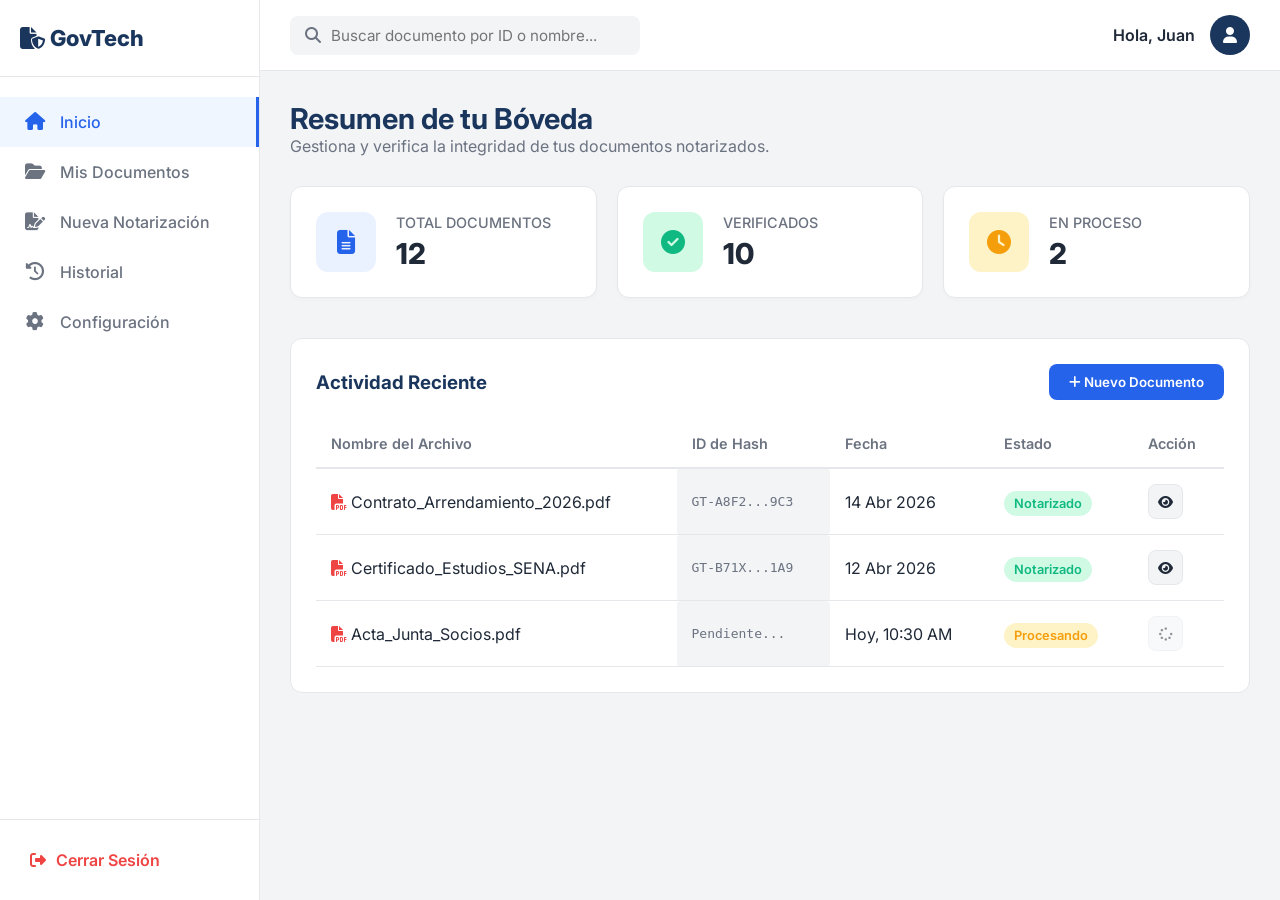
==== dashboard.html @ c023042d "Subida inicial del proyecto GovTech" ====
<!DOCTYPE html>
<html lang="es">
<head>
    <meta charset="UTF-8">
    <meta name="viewport" content="width=device-width, initial-scale=1.0">
    <title>Panel de Usuario - GovTech</title>
    <link rel="preconnect" href="https://fonts.googleapis.com">
    <link rel="preconnect" href="https://fonts.gstatic.com" crossorigin>
    <link href="https://fonts.googleapis.com/css2?family=Inter:wght@400;500;600;800&display=swap" rel="stylesheet">
    <link rel="stylesheet" href="https://cdnjs.cloudflare.com/ajax/libs/font-awesome/6.4.0/css/all.min.css">
    <link rel="stylesheet" href="dashboard.css">
</head>
<body>

    <div class="dashboard-layout">
        <aside class="sidebar">
            <div class="sidebar-header">
                <i class="fa-solid fa-file-shield"></i> GovTech
            </div>
            <ul class="sidebar-menu">
                <li class="active"><a href="#"><i class="fa-solid fa-house"></i> Inicio</a></li>
                <li><a href="#"><i class="fa-solid fa-folder-open"></i> Mis Documentos</a></li>
                <li><a href="#"><i class="fa-solid fa-file-signature"></i> Nueva Notarización</a></li>
                <li><a href="#"><i class="fa-solid fa-clock-rotate-left"></i> Historial</a></li>
                <li><a href="#"><i class="fa-solid fa-gear"></i> Configuración</a></li>
            </ul>
            <div class="sidebar-footer">
                <a href="index.html" class="logout-btn"><i class="fa-solid fa-right-from-bracket"></i> Cerrar Sesión</a>
            </div>
        </aside>

        <main class="main-content">
            <header class="topbar">
                <div class="search-bar">
                    <i class="fa-solid fa-magnifying-glass"></i>
                    <input type="text" placeholder="Buscar documento por ID o nombre...">
                </div>
                <div class="user-profile">
                    <span class="user-name">Hola, Juan</span>
                    <div class="avatar"><i class="fa-solid fa-user"></i></div>
                </div>
            </header>

            <div class="workspace">
                <div class="welcome-banner">
                    <h2>Resumen de tu Bóveda</h2>
                    <p>Gestiona y verifica la integridad de tus documentos notarizados.</p>
                </div>

                <div class="stats-grid">
                    <div class="stat-card">
                        <div class="stat-icon" style="background: #EBF2FF; color: var(--accent-color);">
                            <i class="fa-solid fa-file-lines"></i>
                        </div>
                        <div class="stat-details">
                            <h3>Total Documentos</h3>
                            <p class="stat-number">12</p>
                        </div>
                    </div>
                    <div class="stat-card">
                        <div class="stat-icon" style="background: #D1FAE5; color: #10B981;">
                            <i class="fa-solid fa-circle-check"></i>
                        </div>
                        <div class="stat-details">
                            <h3>Verificados</h3>
                            <p class="stat-number">10</p>
                        </div>
                    </div>
                    <div class="stat-card">
                        <div class="stat-icon" style="background: #FEF3C7; color: #F59E0B;">
                            <i class="fa-solid fa-clock"></i>
                        </div>
                        <div class="stat-details">
                            <h3>En Proceso</h3>
                            <p class="stat-number">2</p>
                        </div>
                    </div>
                </div>

                <div class="recent-docs-section">
                    <div class="section-header">
                        <h3>Actividad Reciente</h3>
                        <button class="btn-primary" id="btnNewDoc"><i class="fa-solid fa-plus"></i> Nuevo Documento</button>
                    </div>
                    
                    <div class="table-container">
                        <table class="docs-table">
                            <thead>
                                <tr>
                                    <th>Nombre del Archivo</th>
                                    <th>ID de Hash</th>
                                    <th>Fecha</th>
                                    <th>Estado</th>
                                    <th>Acción</th>
                                </tr>
                            </thead>
                            <tbody>
                                <tr>
                                    <td><i class="fa-solid fa-file-pdf" style="color: #EF4444;"></i> Contrato_Arrendamiento_2026.pdf</td>
                                    <td class="hash-id">GT-A8F2...9C3</td>
                                    <td>14 Abr 2026</td>
                                    <td><span class="badge badge-success">Notarizado</span></td>
                                    <td><button class="btn-action"><i class="fa-solid fa-eye"></i></button></td>
                                </tr>
                                <tr>
                                    <td><i class="fa-solid fa-file-pdf" style="color: #EF4444;"></i> Certificado_Estudios_SENA.pdf</td>
                                    <td class="hash-id">GT-B71X...1A9</td>
                                    <td>12 Abr 2026</td>
                                    <td><span class="badge badge-success">Notarizado</span></td>
                                    <td><button class="btn-action"><i class="fa-solid fa-eye"></i></button></td>
                                </tr>
                                <tr>
                                    <td><i class="fa-solid fa-file-pdf" style="color: #EF4444;"></i> Acta_Junta_Socios.pdf</td>
                                    <td class="hash-id">Pendiente...</td>
                                    <td>Hoy, 10:30 AM</td>
                                    <td><span class="badge badge-warning">Procesando</span></td>
                                    <td><button class="btn-action disabled"><i class="fa-solid fa-spinner fa-spin"></i></button></td>
                                </tr>
                            </tbody>
                        </table>
                    </div>
                </div>
            </div>
        </main>
    </div>

    <script src="dashboard.js"></script>
</body>
</html>
---- dashboard.css ----
/* Variables (Misma paleta corporativa de GovTech) */
:root {
    --primary-color: #1A365D;
    --accent-color: #2563EB;
    --bg-main: #F3F4F6;
    --bg-white: #FFFFFF;
    --text-main: #1F2937;
    --text-muted: #6B7280;
    --border-color: #E5E7EB;
    --success: #10B981;
    --warning: #F59E0B;
}

* { margin: 0; padding: 0; box-sizing: border-box; font-family: 'Inter', sans-serif; }

body { background-color: var(--bg-main); color: var(--text-main); }

/* Layout Principal con CSS Grid */
.dashboard-layout {
    display: flex;
    min-height: 100vh;
}

/* ================== BARRA LATERAL (SIDEBAR) ================== */
.sidebar {
    width: 260px;
    background: var(--bg-white);
    border-right: 1px solid var(--border-color);
    display: flex;
    flex-direction: column;
    position: fixed;
    height: 100vh;
    z-index: 100;
}

.sidebar-header {
    padding: 25px 20px;
    font-size: 22px;
    font-weight: 800;
    color: var(--primary-color);
    border-bottom: 1px solid var(--border-color);
}

.sidebar-menu {
    list-style: none;
    padding: 20px 0;
    flex: 1; /* Empuja el footer hacia abajo */
}

.sidebar-menu li a {
    display: flex;
    align-items: center;
    gap: 15px;
    padding: 15px 25px;
    color: var(--text-muted);
    text-decoration: none;
    font-weight: 500;
    transition: 0.2s;
}

.sidebar-menu li a:hover, .sidebar-menu li.active a {
    background: #EFF6FF;
    color: var(--accent-color);
    border-right: 3px solid var(--accent-color);
}

.sidebar-menu li a i { font-size: 18px; width: 20px; text-align: center; }

.sidebar-footer { padding: 20px; border-top: 1px solid var(--border-color); }

.logout-btn {
    display: flex;
    align-items: center;
    gap: 10px;
    color: #EF4444;
    text-decoration: none;
    font-weight: 600;
    padding: 10px;
    border-radius: 8px;
    transition: 0.2s;
}
.logout-btn:hover { background: #FEF2F2; }

/* ================== CONTENIDO PRINCIPAL ================== */
.main-content {
    flex: 1;
    margin-left: 260px; /* Deja espacio para el sidebar fijo */
    display: flex;
    flex-direction: column;
}

/* Topbar */
.topbar {
    background: var(--bg-white);
    padding: 15px 30px;
    display: flex;
    justify-content: space-between;
    align-items: center;
    border-bottom: 1px solid var(--border-color);
    position: sticky;
    top: 0;
    z-index: 90;
}

.search-bar {
    display: flex;
    align-items: center;
    background: var(--bg-main);
    padding: 10px 15px;
    border-radius: 8px;
    width: 350px;
}
.search-bar i { color: var(--text-muted); margin-right: 10px; }
.search-bar input { border: none; background: transparent; outline: none; width: 100%; font-size: 0.95rem; }

.user-profile { display: flex; align-items: center; gap: 15px; }
.user-name { font-weight: 600; color: var(--text-main); }
.avatar { width: 40px; height: 40px; background: var(--primary-color); color: white; border-radius: 50%; display: flex; align-items: center; justify-content: center; }

/* Workspace (Área de trabajo real) */
.workspace { padding: 30px; }

.welcome-banner { margin-bottom: 30px; }
.welcome-banner h2 { color: var(--primary-color); font-size: 1.8rem; }
.welcome-banner p { color: var(--text-muted); }

/* Tarjetas Estadísticas */
.stats-grid { display: grid; grid-template-columns: repeat(3, 1fr); gap: 20px; margin-bottom: 40px; }
.stat-card { background: var(--bg-white); padding: 25px; border-radius: 12px; border: 1px solid var(--border-color); display: flex; align-items: center; gap: 20px; box-shadow: 0 2px 4px rgba(0,0,0,0.02); }
.stat-icon { width: 60px; height: 60px; border-radius: 12px; display: flex; align-items: center; justify-content: center; font-size: 24px; }
.stat-details h3 { font-size: 0.9rem; color: var(--text-muted); font-weight: 500; text-transform: uppercase; }
.stat-number { font-size: 1.8rem; font-weight: 800; color: var(--text-main); margin-top: 5px; }

/* Tabla de Documentos */
.recent-docs-section { background: var(--bg-white); border-radius: 12px; border: 1px solid var(--border-color); padding: 25px; }
.section-header { display: flex; justify-content: space-between; align-items: center; margin-bottom: 20px; }
.section-header h3 { color: var(--primary-color); }
.btn-primary { background: var(--accent-color); color: white; border: none; padding: 10px 20px; border-radius: 8px; font-weight: 600; cursor: pointer; transition: 0.2s; }
.btn-primary:hover { background: var(--primary-color); }

.table-container { overflow-x: auto; }
.docs-table { width: 100%; border-collapse: collapse; text-align: left; }
.docs-table th { padding: 15px; border-bottom: 2px solid var(--border-color); color: var(--text-muted); font-weight: 600; font-size: 0.9rem; }
.docs-table td { padding: 15px; border-bottom: 1px solid var(--border-color); vertical-align: middle; }
.hash-id { font-family: monospace; color: var(--text-muted); background: var(--bg-main); padding: 4px 8px; border-radius: 4px; }

.badge { padding: 5px 10px; border-radius: 20px; font-size: 0.8rem; font-weight: 600; }
.badge-success { background: #D1FAE5; color: var(--success); }
.badge-warning { background: #FEF3C7; color: var(--warning); }

.btn-action { background: var(--bg-main); border: 1px solid var(--border-color); color: var(--text-main); width: 35px; height: 35px; border-radius: 8px; cursor: pointer; transition: 0.2s; }
.btn-action:hover { background: var(--accent-color); color: white; border-color: var(--accent-color); }
.btn-action.disabled { opacity: 0.5; cursor: not-allowed; }
/* =========================================
   DISEÑO RESPONSIVE (MÓVILES Y TABLETS) - DASHBOARD
   ========================================= */
@media (max-width: 992px) {
    /* El Layout pasa de fila a columna */
    .dashboard-layout { flex-direction: column; }

    /* La barra lateral se ajusta arriba y no es fija */
    .sidebar { width: 100%; height: auto; position: relative; border-right: none; border-bottom: 1px solid var(--border-color); }
    .sidebar-menu { display: flex; overflow-x: auto; padding: 10px; white-space: nowrap; }
    .sidebar-menu li a { padding: 10px 15px; }
    .sidebar-footer { display: none; } /* Ocultamos el botón de salir para ahorrar espacio (se puede poner en el perfil) */

    /* El contenido principal ya no necesita margen izquierdo */
    .main-content { margin-left: 0; }

    /* Topbar y Buscador */
    .topbar { flex-direction: column-reverse; gap: 15px; align-items: flex-start; padding: 15px 20px; }
    .search-bar { width: 100%; }

    /* Tarjetas de estadísticas a 1 sola columna */
    .stats-grid { grid-template-columns: 1fr; gap: 15px; }

    /* Tabla con scroll horizontal en móviles */
    .workspace { padding: 20px; }
    .section-header { flex-direction: column; gap: 15px; align-items: flex-start; }
    .btn-primary { width: 100%; text-align: center; }
}
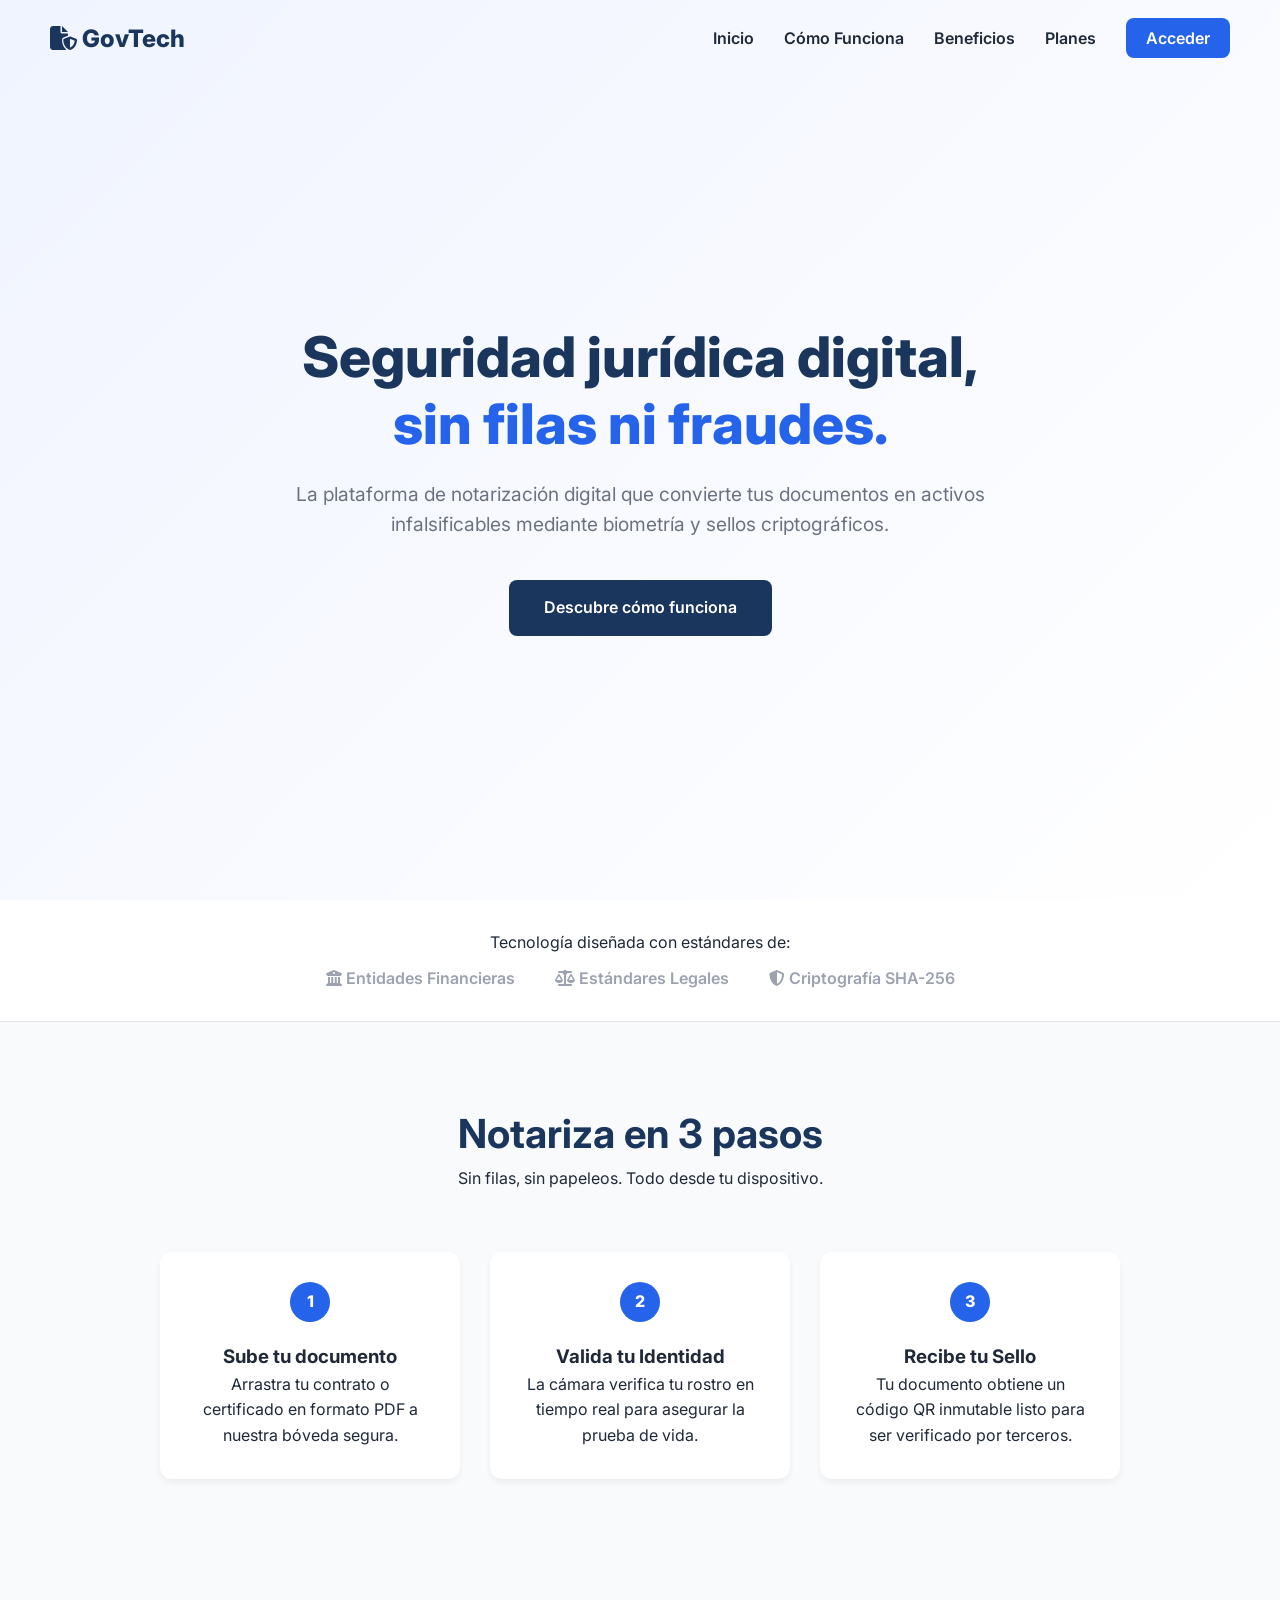
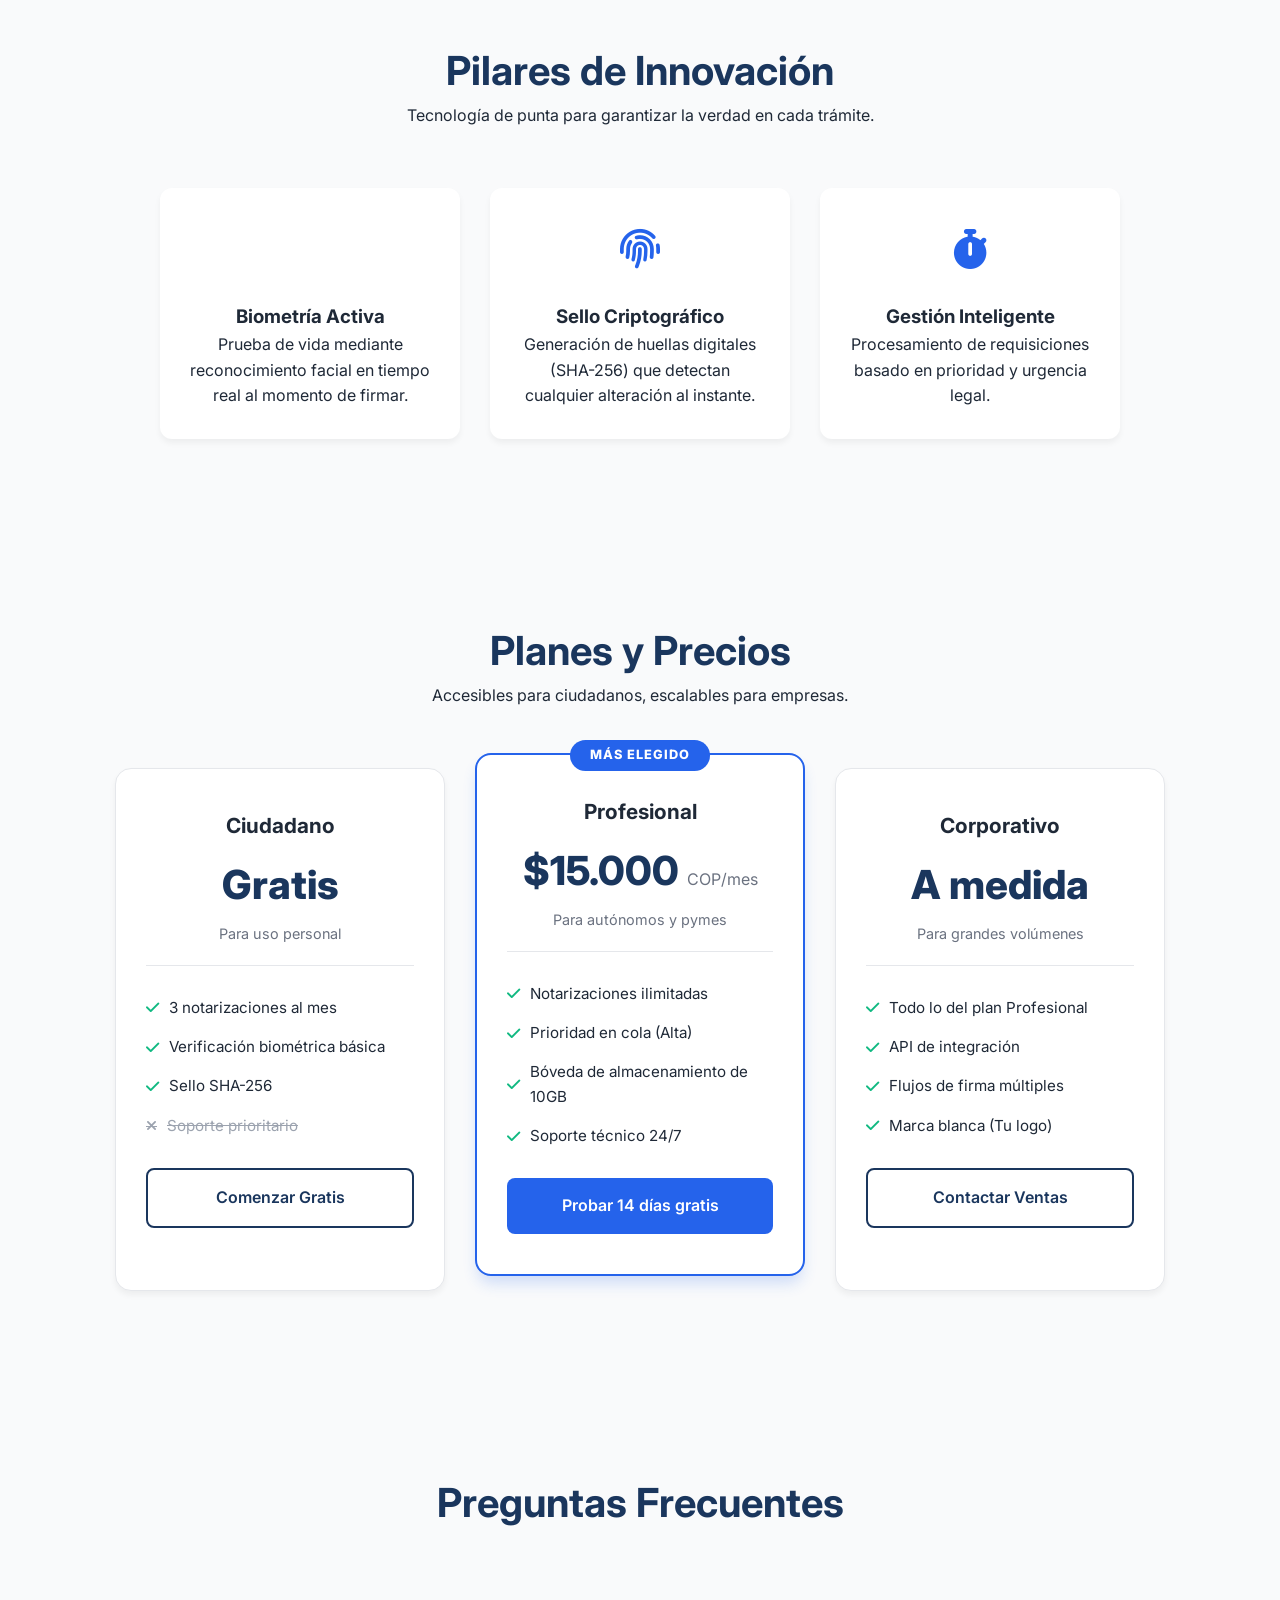
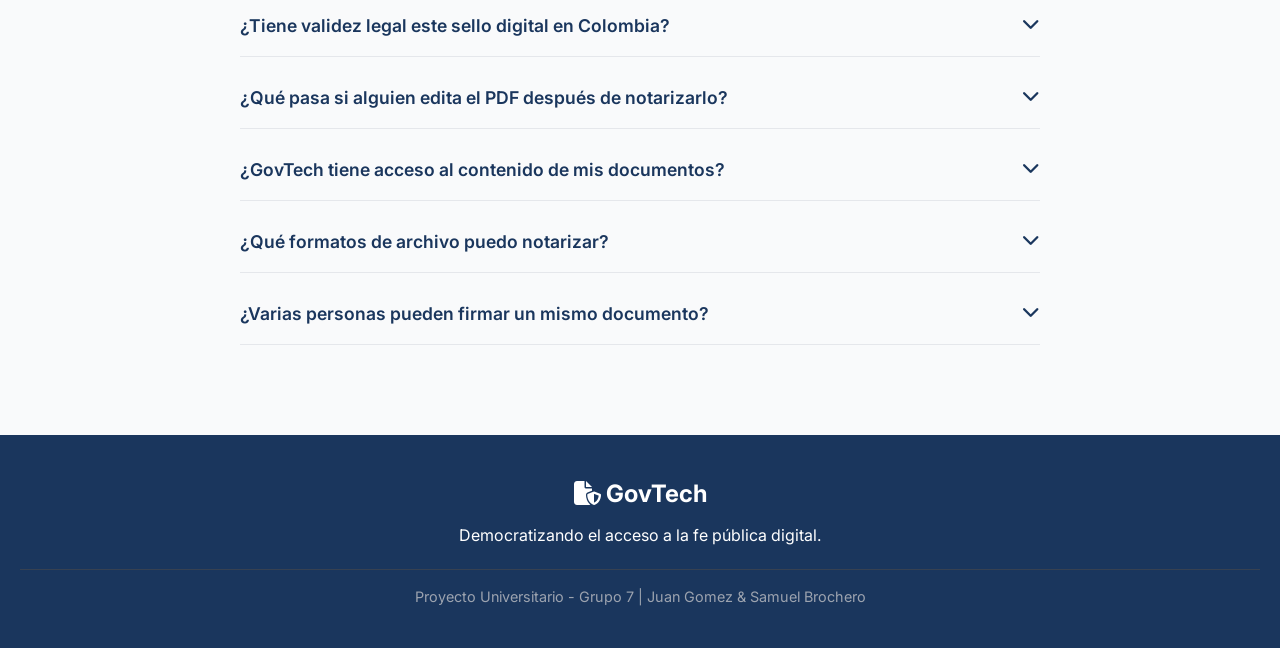
==== commit 3c90c06b: "a" ====
--- a/dashboard.html
+++ b/dashboard.html
@@ -18,14 +18,13 @@
                 <i class="fa-solid fa-file-shield"></i> GovTech
             </div>
             <ul class="sidebar-menu">
-                <li class="active"><a href="#"><i class="fa-solid fa-house"></i> Inicio</a></li>
-                <li><a href="#"><i class="fa-solid fa-folder-open"></i> Mis Documentos</a></li>
-                <li><a href="#"><i class="fa-solid fa-file-signature"></i> Nueva Notarización</a></li>
-                <li><a href="#"><i class="fa-solid fa-clock-rotate-left"></i> Historial</a></li>
-                <li><a href="#"><i class="fa-solid fa-gear"></i> Configuración</a></li>
+                <li class="active" data-target="view-inicio"><a href="#"><i class="fa-solid fa-house"></i> Inicio</a></li>
+                <li data-target="view-documentos"><a href="#"><i class="fa-solid fa-folder-open"></i> Mis Documentos</a></li>
+                <li data-target="view-nueva"><a href="#"><i class="fa-solid fa-file-signature"></i> Nueva Notarización</a></li>
+                <li data-target="view-validador"><a href="#"><i class="fa-solid fa-microscope"></i> Validar Documento</a></li>
             </ul>
             <div class="sidebar-footer">
-                <a href="index.html" class="logout-btn"><i class="fa-solid fa-right-from-bracket"></i> Cerrar Sesión</a>
+                <a href="#" id="btnLogout" class="logout-btn"><i class="fa-solid fa-right-from-bracket"></i> Cerrar Sesión</a>
             </div>
         </aside>
 
@@ -33,95 +32,198 @@
             <header class="topbar">
                 <div class="search-bar">
                     <i class="fa-solid fa-magnifying-glass"></i>
-                    <input type="text" placeholder="Buscar documento por ID o nombre...">
+                    <input type="text" id="searchInput" placeholder="Buscar por nombre o Hash...">
                 </div>
                 <div class="user-profile">
-                    <span class="user-name">Hola, Juan</span>
+                    <span class="user-name" id="userNameDisplay">Hola, Usuario</span>
                     <div class="avatar"><i class="fa-solid fa-user"></i></div>
                 </div>
             </header>
 
             <div class="workspace">
-                <div class="welcome-banner">
-                    <h2>Resumen de tu Bóveda</h2>
-                    <p>Gestiona y verifica la integridad de tus documentos notarizados.</p>
-                </div>
-
-                <div class="stats-grid">
-                    <div class="stat-card">
-                        <div class="stat-icon" style="background: #EBF2FF; color: var(--accent-color);">
-                            <i class="fa-solid fa-file-lines"></i>
-                        </div>
-                        <div class="stat-details">
-                            <h3>Total Documentos</h3>
-                            <p class="stat-number">12</p>
-                        </div>
-                    </div>
-                    <div class="stat-card">
-                        <div class="stat-icon" style="background: #D1FAE5; color: #10B981;">
-                            <i class="fa-solid fa-circle-check"></i>
-                        </div>
-                        <div class="stat-details">
-                            <h3>Verificados</h3>
-                            <p class="stat-number">10</p>
-                        </div>
-                    </div>
-                    <div class="stat-card">
-                        <div class="stat-icon" style="background: #FEF3C7; color: #F59E0B;">
-                            <i class="fa-solid fa-clock"></i>
-                        </div>
-                        <div class="stat-details">
-                            <h3>En Proceso</h3>
-                            <p class="stat-number">2</p>
-                        </div>
-                    </div>
-                </div>
-
-                <div class="recent-docs-section">
-                    <div class="section-header">
-                        <h3>Actividad Reciente</h3>
-                        <button class="btn-primary" id="btnNewDoc"><i class="fa-solid fa-plus"></i> Nuevo Documento</button>
+                
+                <div id="view-inicio" class="view-section active">
+                    <div class="welcome-banner">
+                        <h2>Resumen de tu Bóveda</h2>
+                        <p>Gestiona y verifica la integridad de tus documentos notarizados.</p>
+                    </div>
+
+                    <div class="stats-grid">
+                        <div class="stat-card">
+                            <div class="stat-icon" style="background: #EBF2FF; color: var(--accent-color);"><i class="fa-solid fa-file-lines"></i></div>
+                            <div class="stat-details">
+                                <h3>Total Documentos</h3>
+                                <p class="stat-number" id="statTotal">0</p>
+                            </div>
+                        </div>
+                        <div class="stat-card">
+                            <div class="stat-icon" style="background: #D1FAE5; color: #10B981;"><i class="fa-solid fa-circle-check"></i></div>
+                            <div class="stat-details">
+                                <h3>Notarizados</h3>
+                                <p class="stat-number" id="statVerified">0</p>
+                            </div>
+                        </div>
+                        <div class="stat-card">
+                            <div class="stat-icon" style="background: #FEF3C7; color: #F59E0B;"><i class="fa-solid fa-clock"></i></div>
+                            <div class="stat-details">
+                                <h3>En Proceso</h3>
+                                <p class="stat-number" id="statPending">0</p>
+                            </div>
+                        </div>
+                    </div>
+
+                    <div class="recent-docs-section">
+                        <div class="section-header">
+                            <h3>Actividad Reciente</h3>
+                            <button class="btn-primary" id="btnGoToNew"><i class="fa-solid fa-plus"></i> Nuevo Documento</button>
+                        </div>
+                        <div class="table-container">
+                            <table class="docs-table">
+                                <thead>
+                                    <tr>
+                                        <th>Nombre del Archivo</th>
+                                        <th>ID de Hash</th>
+                                        <th>Fecha</th>
+                                        <th>Estado</th>
+                                        <th>Acción</th>
+                                    </tr>
+                                </thead>
+                                <tbody id="docsTableBody">
+                                    </tbody>
+                            </table>
+                        </div>
+                    </div>
+                </div>
+
+                <div id="view-documentos" class="view-section">
+                    <div class="welcome-banner">
+                        <h2>Todos tus Documentos</h2>
+                        <p>Historial completo de tu bóveda criptográfica.</p>
+                    </div>
+                    <div class="recent-docs-section">
+                        <div class="table-container">
+                            <table class="docs-table">
+                                <thead>
+                                    <tr>
+                                        <th>Nombre del Archivo</th>
+                                        <th>ID de Hash</th>
+                                        <th>Fecha</th>
+                                        <th>Estado</th>
+                                        <th>Acción</th>
+                                    </tr>
+                                </thead>
+                                <tbody id="fullDocsTableBody">
+                                    </tbody>
+                            </table>
+                        </div>
+                    </div>
+                </div>
+
+                <div id="view-nueva" class="view-section">
+                    <div class="welcome-banner">
+                        <h2>Nueva Notarización</h2>
+                        <p>Protege un nuevo documento con tecnología Blockchain simulada.</p>
                     </div>
                     
-                    <div class="table-container">
-                        <table class="docs-table">
-                            <thead>
-                                <tr>
-                                    <th>Nombre del Archivo</th>
-                                    <th>ID de Hash</th>
-                                    <th>Fecha</th>
-                                    <th>Estado</th>
-                                    <th>Acción</th>
-                                </tr>
-                            </thead>
-                            <tbody>
-                                <tr>
-                                    <td><i class="fa-solid fa-file-pdf" style="color: #EF4444;"></i> Contrato_Arrendamiento_2026.pdf</td>
-                                    <td class="hash-id">GT-A8F2...9C3</td>
-                                    <td>14 Abr 2026</td>
-                                    <td><span class="badge badge-success">Notarizado</span></td>
-                                    <td><button class="btn-action"><i class="fa-solid fa-eye"></i></button></td>
-                                </tr>
-                                <tr>
-                                    <td><i class="fa-solid fa-file-pdf" style="color: #EF4444;"></i> Certificado_Estudios_SENA.pdf</td>
-                                    <td class="hash-id">GT-B71X...1A9</td>
-                                    <td>12 Abr 2026</td>
-                                    <td><span class="badge badge-success">Notarizado</span></td>
-                                    <td><button class="btn-action"><i class="fa-solid fa-eye"></i></button></td>
-                                </tr>
-                                <tr>
-                                    <td><i class="fa-solid fa-file-pdf" style="color: #EF4444;"></i> Acta_Junta_Socios.pdf</td>
-                                    <td class="hash-id">Pendiente...</td>
-                                    <td>Hoy, 10:30 AM</td>
-                                    <td><span class="badge badge-warning">Procesando</span></td>
-                                    <td><button class="btn-action disabled"><i class="fa-solid fa-spinner fa-spin"></i></button></td>
-                                </tr>
-                            </tbody>
-                        </table>
-                    </div>
-                </div>
+                    <div class="recent-docs-section" style="max-width: 600px; margin: 0 auto;">
+                        <form id="newDocForm">
+                            <div class="drop-zone" id="dashDropZone" style="margin-bottom: 20px;">
+                                <i class="fa-solid fa-cloud-arrow-up"></i>
+                                <p id="dashDropText">Arrastra tu PDF aquí o <span>haz clic para buscar</span></p>
+                                <input type="file" id="dashFileInput" hidden accept=".pdf" required>
+                            </div>
+                            
+                            <button type="submit" class="btn-primary" style="width: 100%;" id="btnSubmitDoc" disabled>
+                                Generar Sello Criptográfico <i class="fa-solid fa-lock"></i>
+                            </button>
+                            
+                            <div class="progress-bar-container" id="uploadProgressContainer" style="display: none; margin-top: 15px;">
+                                <div class="progress-fill" id="uploadProgress"></div>
+                            </div>
+                            <p id="uploadStatus" style="text-align: center; margin-top: 10px; font-size: 0.9rem; color: var(--text-muted);"></p>
+                        </form>
+                    </div>
+                </div>
+                <div id="view-validador" class="view-section">
+                    <div class="welcome-banner">
+                        <h2>Auditoría y Validación</h2>
+                        <p>Comprueba matemáticamente si un documento es auténtico o si ha sido alterado.</p>
+                    </div>
+                    
+                    <div class="recent-docs-section" style="max-width: 600px; margin: 0 auto;">
+                        <div class="drop-zone" id="valDropZone" style="margin-bottom: 20px;">
+                            <i class="fa-solid fa-file-shield"></i>
+                            <p id="valDropText">Arrastra el documento a auditar o <span>haz clic para buscar</span></p>
+                            <input type="file" id="valFileInput" hidden accept=".pdf">
+                        </div>
+                        
+                        <button class="btn-primary" style="width: 100%;" id="btnValidateDoc" disabled>
+                            Auditar Integridad (SHA-256) <i class="fa-solid fa-magnifying-glass"></i>
+                        </button>
+                        
+                        <div class="progress-bar-container" id="valProgressContainer" style="display: none; margin-top: 15px;">
+                            <div class="progress-fill" id="valProgress"></div>
+                        </div>
+                        <p id="valStatus" style="text-align: center; margin-top: 10px; font-size: 0.9rem; color: var(--text-muted);"></p>
+
+                        <div id="valResultArea" style="display: none;"></div>
+                    </div>
+                </div>
+
             </div>
         </main>
+    </div>
+    <div id="certModal" class="modal-overlay">
+        <div class="modal-content modal-large">
+            <button class="close-btn" id="closeCert"><i class="fa-solid fa-xmark"></i></button>
+            
+            <div class="certificate-wrapper">
+                <div class="cert-header-official">
+                    <i class="fa-solid fa-file-shield cert-logo"></i>
+                    <h2>Certificado de Notarización Digital</h2>
+                    <p>Emitido por la Red Criptográfica GovTech</p>
+                </div>
+                
+                <div class="cert-body">
+                    <div class="cert-row">
+                        <span class="cert-label">ID de Transacción:</span> 
+                        <span class="cert-value" id="modalCertId">...</span>
+                    </div>
+                    <div class="cert-row">
+                        <span class="cert-label">Fecha de Sello:</span> 
+                        <span class="cert-value" id="modalCertDate">...</span>
+                    </div>
+                    <div class="cert-row">
+                        <span class="cert-label">Titular de la Bóveda:</span> 
+                        <span class="cert-value" id="modalCertUser">...</span>
+                    </div>
+                    <div class="cert-row">
+                        <span class="cert-label">Archivo Original:</span> 
+                        <span class="cert-value" id="modalCertFile" style="font-weight: 600; color: var(--primary-color);">...</span>
+                    </div>
+                    <div class="cert-row hash-row">
+                        <span class="cert-label">Hash SHA-256 (Huella Digital):</span> 
+                        <span class="cert-value hash-box" id="modalCertHash">...</span>
+                    </div>
+                </div>
+                
+                <div class="cert-footer-official">
+                    <div class="qr-box">
+                        <i class="fa-solid fa-qrcode"></i>
+                        <small>Escanear para verificar</small>
+                    </div>
+                    <div class="cert-signature">
+                        <p class="status-verified"><i class="fa-solid fa-circle-check"></i> Válido e Inmutable</p>
+                        <div class="signature-line"></div>
+                        <p>Sistema Automatizado GovTech</p>
+                    </div>
+                </div>
+            </div>
+            
+            <button class="btn-primary" id="btnDownloadCert" style="width: 100%; margin-top: 25px;">
+                <i class="fa-solid fa-download"></i> Descargar PDF Oficial
+            </button>
+        </div>
     </div>
 
     <script src="dashboard.js"></script>
--- a/dashboard.css
+++ b/dashboard.css
@@ -1,4 +1,4 @@
-/* Variables (Misma paleta corporativa de GovTech) */
+/* Variables */
 :root {
     --primary-color: #1A365D;
     --accent-color: #2563EB;
@@ -12,131 +12,55 @@
 }
 
 * { margin: 0; padding: 0; box-sizing: border-box; font-family: 'Inter', sans-serif; }
+body { background-color: var(--bg-main); color: var(--text-main); }
+.dashboard-layout { display: flex; min-height: 100vh; }
 
-body { background-color: var(--bg-main); color: var(--text-main); }
-
-/* Layout Principal con CSS Grid */
-.dashboard-layout {
-    display: flex;
-    min-height: 100vh;
-}
-
-/* ================== BARRA LATERAL (SIDEBAR) ================== */
-.sidebar {
-    width: 260px;
-    background: var(--bg-white);
-    border-right: 1px solid var(--border-color);
-    display: flex;
-    flex-direction: column;
-    position: fixed;
-    height: 100vh;
-    z-index: 100;
-}
-
-.sidebar-header {
-    padding: 25px 20px;
-    font-size: 22px;
-    font-weight: 800;
-    color: var(--primary-color);
-    border-bottom: 1px solid var(--border-color);
-}
-
-.sidebar-menu {
-    list-style: none;
-    padding: 20px 0;
-    flex: 1; /* Empuja el footer hacia abajo */
-}
-
-.sidebar-menu li a {
-    display: flex;
-    align-items: center;
-    gap: 15px;
-    padding: 15px 25px;
-    color: var(--text-muted);
-    text-decoration: none;
-    font-weight: 500;
-    transition: 0.2s;
-}
-
-.sidebar-menu li a:hover, .sidebar-menu li.active a {
-    background: #EFF6FF;
-    color: var(--accent-color);
-    border-right: 3px solid var(--accent-color);
-}
-
+/* Sidebar */
+.sidebar { width: 260px; background: var(--bg-white); border-right: 1px solid var(--border-color); display: flex; flex-direction: column; position: fixed; height: 100vh; z-index: 100; }
+.sidebar-header { padding: 25px 20px; font-size: 22px; font-weight: 800; color: var(--primary-color); border-bottom: 1px solid var(--border-color); }
+.sidebar-menu { list-style: none; padding: 20px 0; flex: 1; }
+.sidebar-menu li { cursor: pointer; }
+.sidebar-menu li a { display: flex; align-items: center; gap: 15px; padding: 15px 25px; color: var(--text-muted); text-decoration: none; font-weight: 500; transition: 0.2s; pointer-events: none; }
+.sidebar-menu li:hover a, .sidebar-menu li.active a { background: #EFF6FF; color: var(--accent-color); border-right: 3px solid var(--accent-color); }
 .sidebar-menu li a i { font-size: 18px; width: 20px; text-align: center; }
-
 .sidebar-footer { padding: 20px; border-top: 1px solid var(--border-color); }
-
-.logout-btn {
-    display: flex;
-    align-items: center;
-    gap: 10px;
-    color: #EF4444;
-    text-decoration: none;
-    font-weight: 600;
-    padding: 10px;
-    border-radius: 8px;
-    transition: 0.2s;
-}
+.logout-btn { display: flex; align-items: center; gap: 10px; color: #EF4444; text-decoration: none; font-weight: 600; padding: 10px; border-radius: 8px; transition: 0.2s; cursor: pointer; }
 .logout-btn:hover { background: #FEF2F2; }
 
-/* ================== CONTENIDO PRINCIPAL ================== */
-.main-content {
-    flex: 1;
-    margin-left: 260px; /* Deja espacio para el sidebar fijo */
-    display: flex;
-    flex-direction: column;
-}
-
-/* Topbar */
-.topbar {
-    background: var(--bg-white);
-    padding: 15px 30px;
-    display: flex;
-    justify-content: space-between;
-    align-items: center;
-    border-bottom: 1px solid var(--border-color);
-    position: sticky;
-    top: 0;
-    z-index: 90;
-}
-
-.search-bar {
-    display: flex;
-    align-items: center;
-    background: var(--bg-main);
-    padding: 10px 15px;
-    border-radius: 8px;
-    width: 350px;
-}
+/* Main Content */
+.main-content { flex: 1; margin-left: 260px; display: flex; flex-direction: column; }
+.topbar { background: var(--bg-white); padding: 15px 30px; display: flex; justify-content: space-between; align-items: center; border-bottom: 1px solid var(--border-color); position: sticky; top: 0; z-index: 90; }
+.search-bar { display: flex; align-items: center; background: var(--bg-main); padding: 10px 15px; border-radius: 8px; width: 350px; }
 .search-bar i { color: var(--text-muted); margin-right: 10px; }
 .search-bar input { border: none; background: transparent; outline: none; width: 100%; font-size: 0.95rem; }
-
 .user-profile { display: flex; align-items: center; gap: 15px; }
 .user-name { font-weight: 600; color: var(--text-main); }
 .avatar { width: 40px; height: 40px; background: var(--primary-color); color: white; border-radius: 50%; display: flex; align-items: center; justify-content: center; }
 
-/* Workspace (Área de trabajo real) */
+/* Workspace & Vistas */
 .workspace { padding: 30px; }
+.view-section { display: none; animation: fadeIn 0.4s ease; }
+.view-section.active { display: block; }
+@keyframes fadeIn { from { opacity: 0; transform: translateY(10px); } to { opacity: 1; transform: translateY(0); } }
 
 .welcome-banner { margin-bottom: 30px; }
 .welcome-banner h2 { color: var(--primary-color); font-size: 1.8rem; }
 .welcome-banner p { color: var(--text-muted); }
 
-/* Tarjetas Estadísticas */
+/* Tarjetas */
 .stats-grid { display: grid; grid-template-columns: repeat(3, 1fr); gap: 20px; margin-bottom: 40px; }
 .stat-card { background: var(--bg-white); padding: 25px; border-radius: 12px; border: 1px solid var(--border-color); display: flex; align-items: center; gap: 20px; box-shadow: 0 2px 4px rgba(0,0,0,0.02); }
 .stat-icon { width: 60px; height: 60px; border-radius: 12px; display: flex; align-items: center; justify-content: center; font-size: 24px; }
 .stat-details h3 { font-size: 0.9rem; color: var(--text-muted); font-weight: 500; text-transform: uppercase; }
 .stat-number { font-size: 1.8rem; font-weight: 800; color: var(--text-main); margin-top: 5px; }
 
-/* Tabla de Documentos */
+/* Tablas */
 .recent-docs-section { background: var(--bg-white); border-radius: 12px; border: 1px solid var(--border-color); padding: 25px; }
 .section-header { display: flex; justify-content: space-between; align-items: center; margin-bottom: 20px; }
 .section-header h3 { color: var(--primary-color); }
-.btn-primary { background: var(--accent-color); color: white; border: none; padding: 10px 20px; border-radius: 8px; font-weight: 600; cursor: pointer; transition: 0.2s; }
+.btn-primary { background: var(--accent-color); color: white; border: none; padding: 12px 20px; border-radius: 8px; font-weight: 600; cursor: pointer; transition: 0.2s; display: inline-flex; justify-content: center; align-items: center; gap: 10px; }
 .btn-primary:hover { background: var(--primary-color); }
+.btn-primary:disabled { background: #9CA3AF; cursor: not-allowed; }
 
 .table-container { overflow-x: auto; }
 .docs-table { width: 100%; border-collapse: collapse; text-align: left; }
@@ -147,34 +71,104 @@
 .badge { padding: 5px 10px; border-radius: 20px; font-size: 0.8rem; font-weight: 600; }
 .badge-success { background: #D1FAE5; color: var(--success); }
 .badge-warning { background: #FEF3C7; color: var(--warning); }
-
 .btn-action { background: var(--bg-main); border: 1px solid var(--border-color); color: var(--text-main); width: 35px; height: 35px; border-radius: 8px; cursor: pointer; transition: 0.2s; }
 .btn-action:hover { background: var(--accent-color); color: white; border-color: var(--accent-color); }
-.btn-action.disabled { opacity: 0.5; cursor: not-allowed; }
+
+/* Nueva Notarización (Dropzone) */
+.drop-zone { border: 2px dashed #D1D5DB; padding: 40px; text-align: center; border-radius: 12px; cursor: pointer; background: #F9FAFB; transition: 0.3s; }
+.drop-zone:hover { border-color: var(--accent-color); background: #EFF6FF; }
+.drop-zone i { font-size: 50px; color: var(--accent-color); margin-bottom: 10px; }
+.progress-bar-container { width: 100%; height: 8px; background: #E5E7EB; border-radius: 10px; overflow: hidden; }
+.progress-fill { height: 100%; background: var(--accent-color); width: 0%; transition: width 0.3s; }
 /* =========================================
-   DISEÑO RESPONSIVE (MÓVILES Y TABLETS) - DASHBOARD
+   MODAL Y VISOR DE CERTIFICADOS
    ========================================= */
+.modal-overlay { position: fixed; top: 0; left: 0; width: 100%; height: 100%; background: rgba(15,23,42,0.7); backdrop-filter: blur(5px); display: flex; justify-content: center; align-items: center; z-index: 2000; opacity: 0; visibility: hidden; transition: var(--transition); }
+.modal-overlay.active { opacity: 1; visibility: visible; }
+.modal-content { background: var(--bg-white); padding: 30px; border-radius: 16px; width: 100%; max-width: 400px; position: relative; transform: translateY(20px); transition: all 0.4s; box-shadow: 0 25px 50px -12px rgba(0, 0, 0, 0.25); }
+.modal-overlay.active .modal-content { transform: translateY(0); }
+.modal-large { max-width: 550px; }
+.close-btn { position: absolute; top: 20px; right: 20px; background: none; border: none; font-size: 24px; cursor: pointer; color: var(--text-muted); transition: 0.2s; }
+.close-btn:hover { color: #EF4444; }
+
+/* Diseño del Certificado */
+.certificate-wrapper { border: 2px solid #E5E7EB; border-radius: 12px; padding: 30px; background: #FAFAFA; position: relative; overflow: hidden; }
+/* Marca de agua sutil */
+.certificate-wrapper::before { content: '\f56e'; font-family: 'Font Awesome 6 Free'; font-weight: 900; position: absolute; top: 50%; left: 50%; transform: translate(-50%, -50%); font-size: 200px; color: rgba(37, 99, 235, 0.03); pointer-events: none; }
+
+.cert-header-official { text-align: center; margin-bottom: 30px; border-bottom: 2px solid var(--primary-color); padding-bottom: 20px; }
+.cert-logo { font-size: 40px; color: var(--primary-color); margin-bottom: 10px; }
+.cert-header-official h2 { color: var(--primary-color); font-size: 1.5rem; text-transform: uppercase; letter-spacing: 1px; }
+.cert-header-official p { color: var(--text-muted); font-size: 0.9rem; }
+
+.cert-body { margin-bottom: 30px; display: flex; flex-direction: column; gap: 15px; }
+.cert-row { display: flex; justify-content: space-between; align-items: center; border-bottom: 1px dashed #E5E7EB; padding-bottom: 8px; }
+.cert-label { color: var(--text-muted); font-size: 0.9rem; }
+.cert-value { color: var(--text-main); font-weight: 500; text-align: right; }
+.hash-row { flex-direction: column; align-items: flex-start; gap: 10px; border-bottom: none; }
+.hash-box { background: #E5E7EB; padding: 10px; border-radius: 6px; font-family: monospace; font-size: 0.85rem; width: 100%; word-break: break-all; text-align: center; color: var(--text-main); }
+
+.cert-footer-official { display: flex; justify-content: space-between; align-items: flex-end; margin-top: 20px; }
+.qr-box { display: flex; flex-direction: column; align-items: center; gap: 5px; color: var(--text-muted); }
+.qr-box i { font-size: 60px; color: var(--text-main); }
+.qr-box small { font-size: 0.7rem; text-transform: uppercase; }
+
+.cert-signature { text-align: center; }
+.status-verified { color: #10B981; font-weight: 800; margin-bottom: 15px; font-size: 0.9rem; text-transform: uppercase; }
+.signature-line { width: 150px; height: 1px; background: var(--text-main); margin: 0 auto 5px; }
+.cert-signature p:last-child { font-size: 0.8rem; color: var(--text-muted); }
+/* =========================================
+   ESTILOS DEL VALIDADOR (RESULTADOS)
+   ========================================= */
+.result-box { 
+    padding: 25px 20px; 
+    border-radius: 12px; 
+    margin-top: 25px; 
+    text-align: center; 
+    animation: fadeIn 0.4s; 
+}
+.result-box.success { 
+    background: #D1FAE5; 
+    border: 2px solid #10B981; 
+    color: #065F46; 
+}
+.result-box.error { 
+    background: #FEE2E2; 
+    border: 2px solid #EF4444; 
+    color: #991B1B; 
+}
+.result-icon { 
+    font-size: 50px; 
+    margin-bottom: 15px; 
+}
+.result-box h3 { 
+    margin-bottom: 8px; 
+    font-size: 1.2rem;
+}
+.result-box p { 
+    font-size: 0.9rem; 
+    opacity: 0.9;
+}
+.result-details { 
+    background: rgba(255, 255, 255, 0.6); 
+    padding: 15px; 
+    border-radius: 8px; 
+    margin-top: 15px; 
+    font-family: monospace; 
+    font-size: 0.85rem; 
+    word-break: break-all; 
+}
+/* Responsive */
 @media (max-width: 992px) {
-    /* El Layout pasa de fila a columna */
     .dashboard-layout { flex-direction: column; }
-
-    /* La barra lateral se ajusta arriba y no es fija */
     .sidebar { width: 100%; height: auto; position: relative; border-right: none; border-bottom: 1px solid var(--border-color); }
     .sidebar-menu { display: flex; overflow-x: auto; padding: 10px; white-space: nowrap; }
     .sidebar-menu li a { padding: 10px 15px; }
-    .sidebar-footer { display: none; } /* Ocultamos el botón de salir para ahorrar espacio (se puede poner en el perfil) */
-
-    /* El contenido principal ya no necesita margen izquierdo */
+    .sidebar-footer { display: none; }
     .main-content { margin-left: 0; }
-
-    /* Topbar y Buscador */
     .topbar { flex-direction: column-reverse; gap: 15px; align-items: flex-start; padding: 15px 20px; }
     .search-bar { width: 100%; }
-
-    /* Tarjetas de estadísticas a 1 sola columna */
     .stats-grid { grid-template-columns: 1fr; gap: 15px; }
-
-    /* Tabla con scroll horizontal en móviles */
     .workspace { padding: 20px; }
     .section-header { flex-direction: column; gap: 15px; align-items: flex-start; }
     .btn-primary { width: 100%; text-align: center; }
